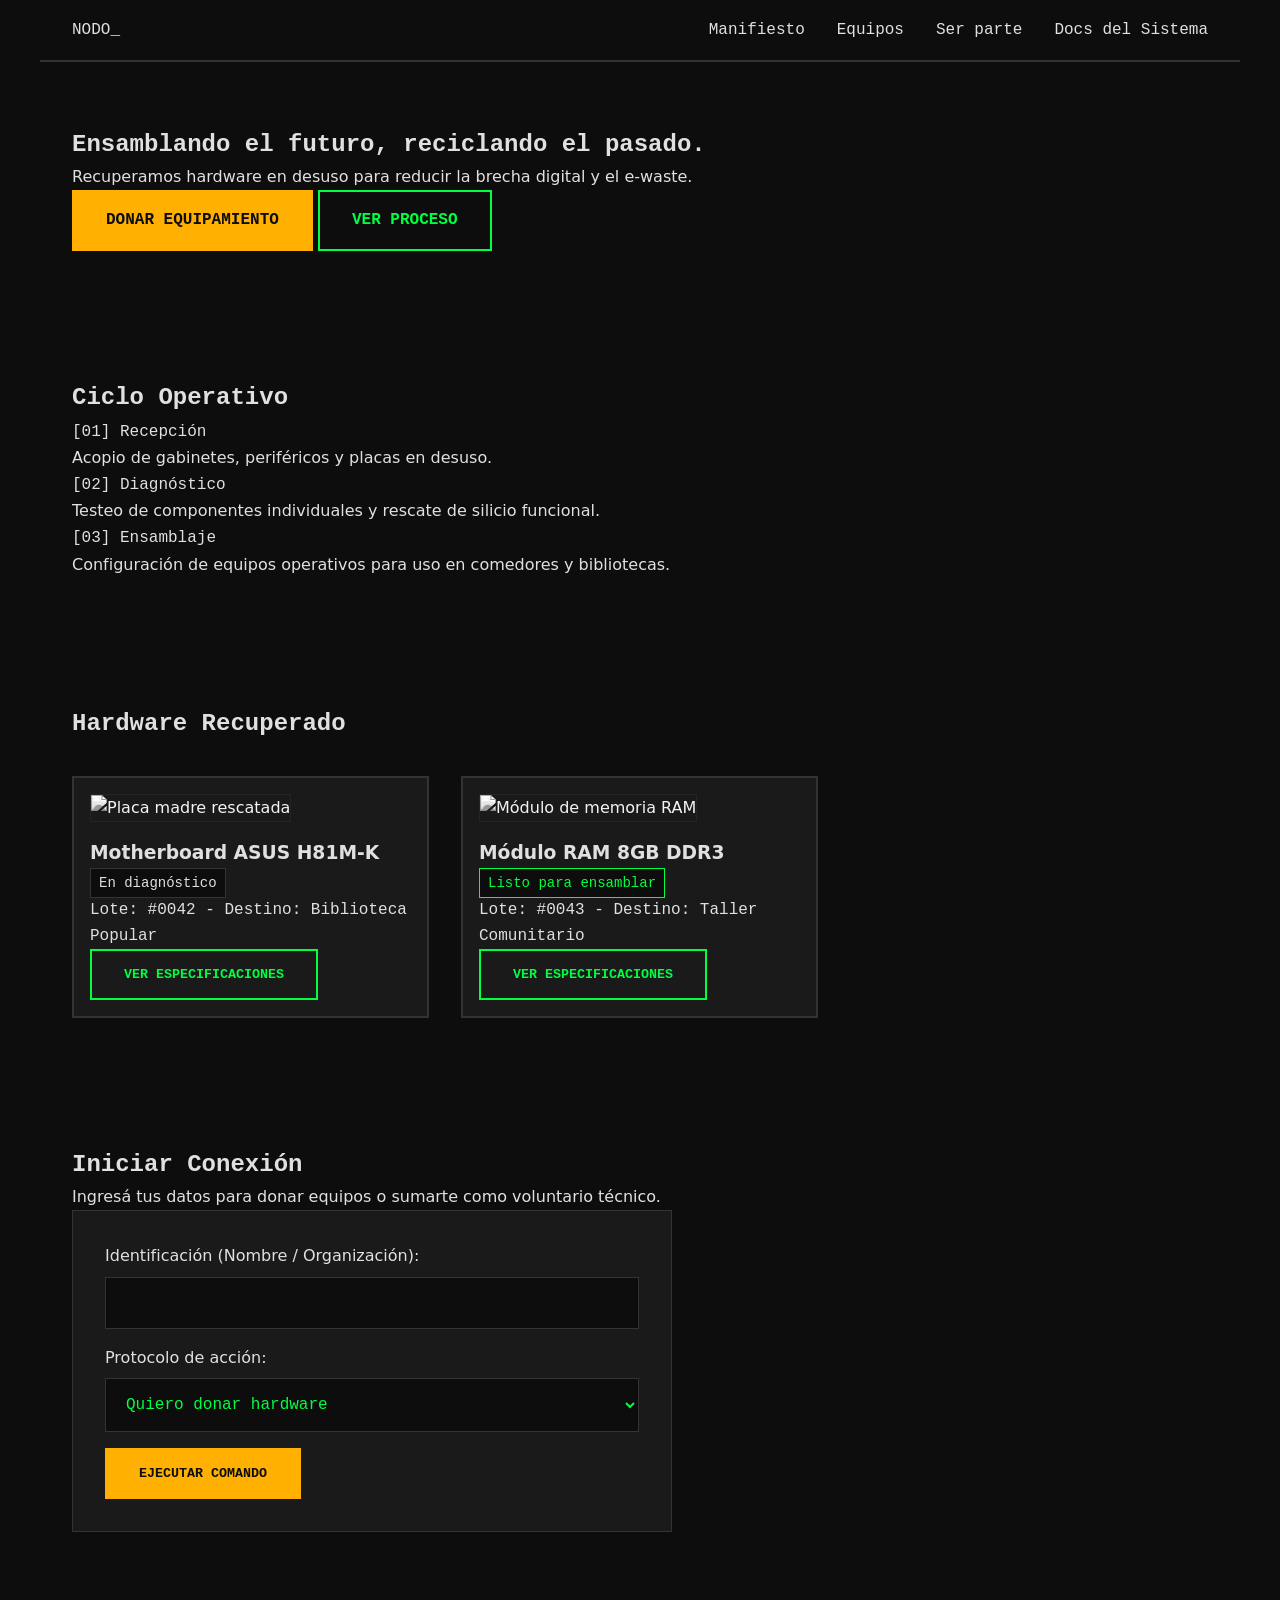
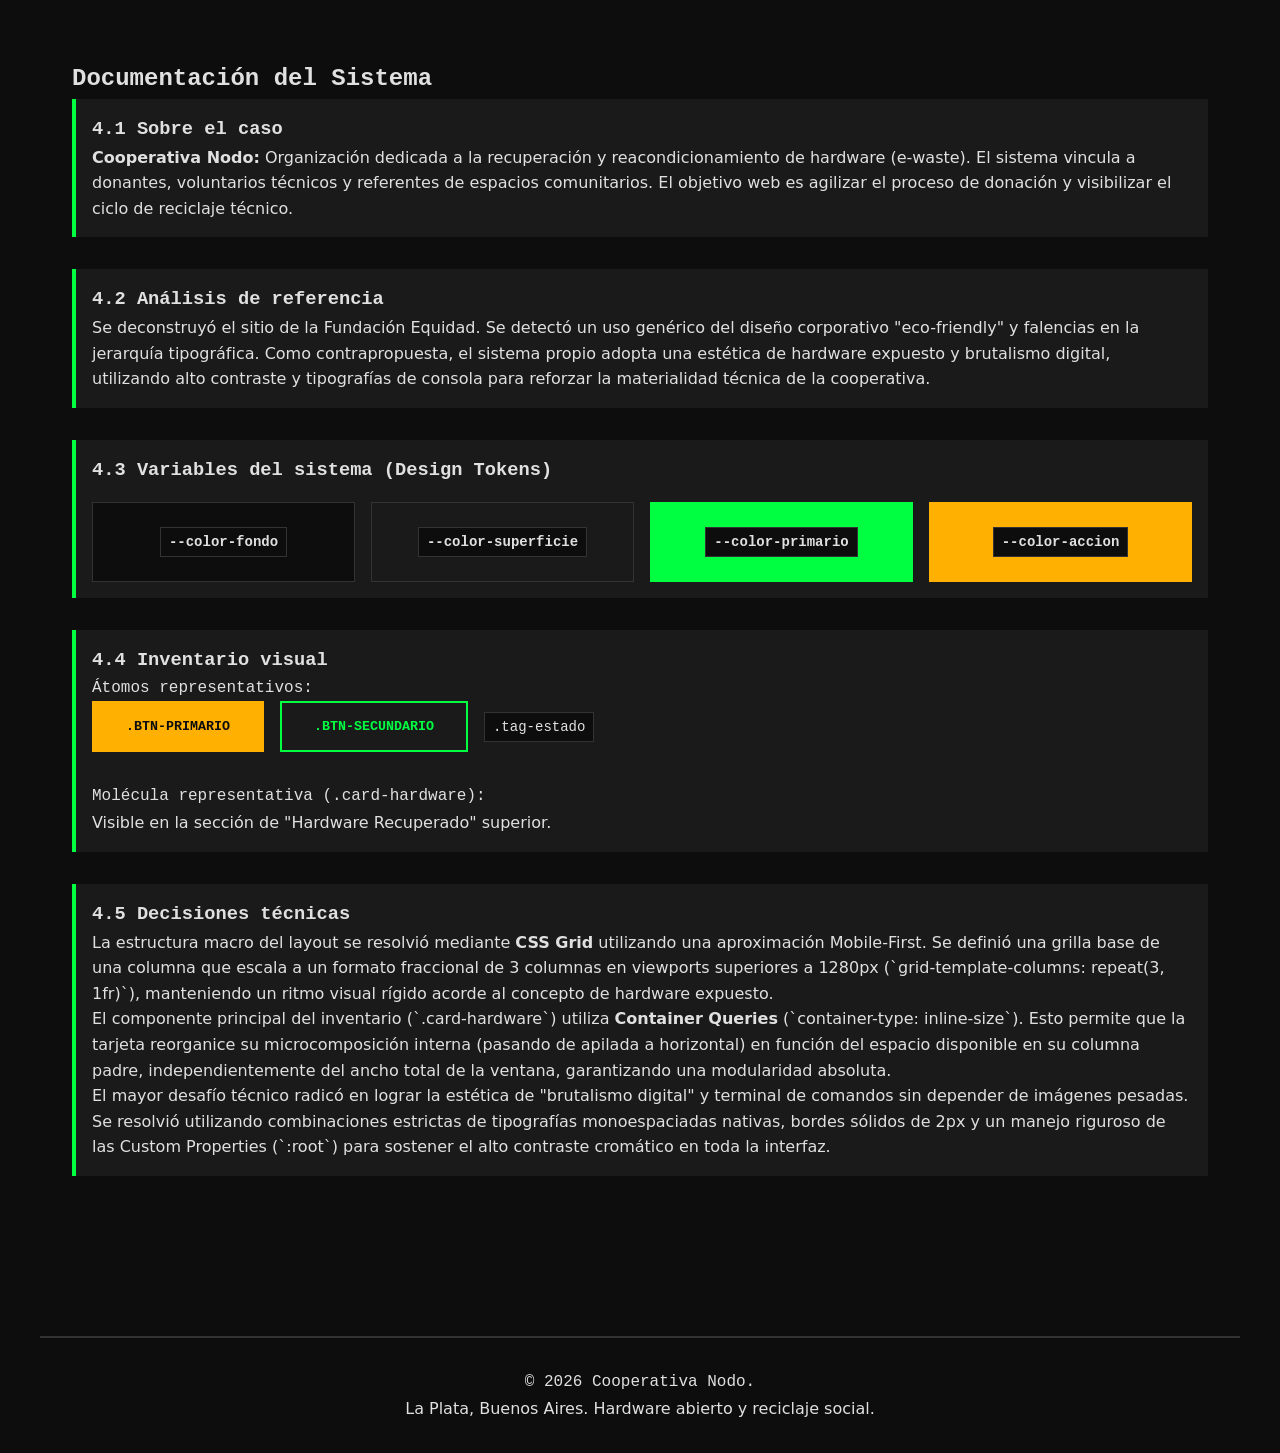
==== index.html @ b3790647 "Add files via upload" ====
<!DOCTYPE html>
<html lang="es">
<head>
    <meta charset="UTF-8">
    <meta name="viewport" content="width=device-width, initial-scale=1.0">
    <title>Cooperativa Nodo | Reciclaje de Hardware</title>
    <link rel="stylesheet" href="Style.css">
    </head>
<body>

    <header class="header-consola">
        <div class="logo-txt">
            <span class="txt-codigo">NODO_</span>
        </div>
        <nav aria-label="Navegación principal">
            <ul>
                <li><a href="#manifiesto">Manifiesto</a></li>
                <li><a href="#inventario">Equipos</a></li>
                <li><a href="#participar">Ser parte</a></li>
                <li><a href="#documentacion">Docs del Sistema</a></li>
            </ul>
        </nav>
    </header>

    <main>

        <section class="hero-impacto" aria-labelledby="titulo-hero">
            <h1 id="titulo-hero" class="titulo-display">Ensamblando el futuro, reciclando el pasado.</h1>
            <p>Recuperamos hardware en desuso para reducir la brecha digital y el e-waste.</p>
            <div class="acciones-hero">
                <a href="#participar" class="btn-primario">Donar Equipamiento</a>
                <a href="#manifiesto" class="btn-secundario">Ver proceso</a>
            </div>
        </section>

        <section id="manifiesto" aria-labelledby="titulo-flujo">
            <h2 id="titulo-flujo" class="titulo-grande">Ciclo Operativo</h2>
            
            <div class="contenedor-flujo">
                <article class="item-flujo">
                    <span class="txt-codigo">[01] Recepción</span>
                    <p>Acopio de gabinetes, periféricos y placas en desuso.</p>
                </article>
                <article class="item-flujo">
                    <span class="txt-codigo">[02] Diagnóstico</span>
                    <p>Testeo de componentes individuales y rescate de silicio funcional.</p>
                </article>
                <article class="item-flujo">
                    <span class="txt-codigo">[03] Ensamblaje</span>
                    <p>Configuración de equipos operativos para uso en comedores y bibliotecas.</p>
                </article>
            </div>
        </section>

        <section id="inventario" aria-labelledby="titulo-inventario">
            <h2 id="titulo-inventario" class="titulo-grande">Hardware Recuperado</h2>
            
            <div class="grid-inventario">
                
                <article class="card-hardware">
                    <div class="visual-componente">
                        <img src="placeholder-motherboard.jpg" alt="Placa madre rescatada" class="img-tecnica">
                    </div>
                    <div class="datos-componente">
                        <h3 class="titulo-base">Motherboard ASUS H81M-K</h3>
                        <span class="tag-estado">En diagnóstico</span>
                        <p class="txt-codigo">Lote: #0042 - Destino: Biblioteca Popular</p>
                        <button class="btn-secundario">Ver especificaciones</button>
                    </div>
                </article>

                <article class="card-hardware">
                    <div class="visual-componente">
                        <img src="placeholder-ram.jpg" alt="Módulo de memoria RAM" class="img-tecnica">
                    </div>
                    <div class="datos-componente">
                        <h3 class="titulo-base">Módulo RAM 8GB DDR3</h3>
                        <span class="tag-estado tag-listo">Listo para ensamblar</span>
                        <p class="txt-codigo">Lote: #0043 - Destino: Taller Comunitario</p>
                        <button class="btn-secundario">Ver especificaciones</button>
                    </div>
                </article>

            </div>
        </section>

        <section id="participar" aria-labelledby="titulo-participar">
            <h2 id="titulo-participar" class="titulo-grande">Iniciar Conexión</h2>
            <p>Ingresá tus datos para donar equipos o sumarte como voluntario técnico.</p>
            
            <form action="#" method="POST" class="formulario-ingreso">
                <div class="form-grupo">
                    <label for="nombre">Identificación (Nombre / Organización):</label>
                    <input type="text" id="nombre" name="nombre" class="input-terminal" required>
                </div>
                
                <div class="form-grupo">
                    <label for="tipo-contacto">Protocolo de acción:</label>
                    <select id="tipo-contacto" name="tipo-contacto" class="input-terminal">
                        <option value="donacion">Quiero donar hardware</option>
                        <option value="voluntario">Quiero ser voluntario</option>
                        <option value="solicitud">Necesito equipamiento</option>
                    </select>
                </div>

                <button type="submit" class="btn-primario">Ejecutar Comando</button>
            </form>
        </section>

       <section id="documentacion" aria-labelledby="titulo-docs">
            <h2 id="titulo-docs" class="titulo-display">Documentación del Sistema</h2>
            
            <article class="doc-bloque">
                <h3 class="titulo-grande">4.1 Sobre el caso</h3>
                <p><strong>Cooperativa Nodo:</strong> Organización dedicada a la recuperación y reacondicionamiento de hardware (e-waste). El sistema vincula a donantes, voluntarios técnicos y referentes de espacios comunitarios. El objetivo web es agilizar el proceso de donación y visibilizar el ciclo de reciclaje técnico.</p>
            </article>

            <article class="doc-bloque">
                <h3 class="titulo-grande">4.2 Análisis de referencia</h3>
                <p>Se deconstruyó el sitio de la Fundación Equidad. Se detectó un uso genérico del diseño corporativo "eco-friendly" y falencias en la jerarquía tipográfica. Como contrapropuesta, el sistema propio adopta una estética de hardware expuesto y brutalismo digital, utilizando alto contraste y tipografías de consola para reforzar la materialidad técnica de la cooperativa.</p>
            </article>

            <article class="doc-bloque">
                <h3 class="titulo-grande">4.3 Variables del sistema (Design Tokens)</h3>
                <div class="muestras-grid">
                    <div class="muestra-color" style="background-color: var(--color-fondo); border: 1px solid var(--color-borde);">
                        <span class="tag-estado">--color-fondo</span>
                    </div>
                    <div class="muestra-color" style="background-color: var(--color-superficie); border: 1px solid var(--color-borde);">
                        <span class="tag-estado">--color-superficie</span>
                    </div>
                    <div class="muestra-color" style="background-color: var(--color-primario); color: var(--color-fondo);">
                        <span class="tag-estado">--color-primario</span>
                    </div>
                    <div class="muestra-color" style="background-color: var(--color-accion); color: var(--color-fondo);">
                        <span class="tag-estado">--color-accion</span>
                    </div>
                </div>
            </article>

            <article class="doc-bloque">
                <h3 class="titulo-grande">4.4 Inventario visual</h3>
                <p class="txt-codigo">Átomos representativos:</p>
                <div style="display: flex; gap: 1rem; margin-bottom: 2rem; align-items: center;">
                    <button class="btn-primario">.btn-primario</button>
                    <button class="btn-secundario">.btn-secundario</button>
                    <span class="tag-estado">.tag-estado</span>
                </div>
                
                <p class="txt-codigo">Molécula representativa (.card-hardware):</p>
                <p>Visible en la sección de "Hardware Recuperado" superior.</p>
            </article>

            <article class="doc-bloque">
                <h3 class="titulo-grande">4.5 Decisiones técnicas</h3>
                <p>La estructura macro del layout se resolvió mediante <strong>CSS Grid</strong> utilizando una aproximación Mobile-First. Se definió una grilla base de una columna que escala a un formato fraccional de 3 columnas en viewports superiores a 1280px (`grid-template-columns: repeat(3, 1fr)`), manteniendo un ritmo visual rígido acorde al concepto de hardware expuesto.</p>
                
                <p>El componente principal del inventario (`.card-hardware`) utiliza <strong>Container Queries</strong> (`container-type: inline-size`). Esto permite que la tarjeta reorganice su microcomposición interna (pasando de apilada a horizontal) en función del espacio disponible en su columna padre, independientemente del ancho total de la ventana, garantizando una modularidad absoluta.</p>
                
                <p>El mayor desafío técnico radicó en lograr la estética de "brutalismo digital" y terminal de comandos sin depender de imágenes pesadas. Se resolvió utilizando combinaciones estrictas de tipografías monoespaciadas nativas, bordes sólidos de 2px y un manejo riguroso de las Custom Properties (`:root`) para sostener el alto contraste cromático en toda la interfaz.</p>
            </article>
        </section>

    </main>

    <footer class="footer-sistema">
        <div class="footer-info">
            <p class="txt-codigo">&copy; 2026 Cooperativa Nodo.</p>
            <p>La Plata, Buenos Aires. Hardware abierto y reciclaje social.</p>
        </div>
    </footer>

</body>
</html>
---- Style.css ----
/* 
   1. VARIABLES DE SISTEMA (Design Tokens)
*/
:root {
  /* Colores */
  --color-fondo: #0D0D0D; 
  --color-superficie: #1A1A1A; 
  --color-texto: #E0E0E0; 
  --color-primario: #00FF41; 
  --color-accion: #FFB000; 
  --color-borde: #333333; 

  /* Tipografía */
  --tipo-pequeno: 0.875rem; 
  --tipo-base: 1rem;        
  --tipo-grande: 1.5rem;    
  --tipo-display: 2.5rem;     

  /* Espaciado */
  --espacio-xs: 0.5rem;     
  --espacio-sm: 1rem;       
  --espacio-md: 2rem;       
  --espacio-lg: 4rem;       
}

/* 
   2. RESETEO Y ESTILOS BASE
 */
* {
  box-sizing: border-box;
  margin: 0;
  padding: 0;
}

body {
  background-color: var(--color-fondo);
  color: var(--color-texto);
  font-family: system-ui, -apple-system, sans-serif; /* Tipografía limpia de lectura */
  line-height: 1.6;
}

/* Tipografía Monoespaciada para datos técnicos */
.txt-codigo, .titulo-display, .titulo-grande {
  font-family: 'Courier New', Courier, monospace;
}

/* Espaciado general de las secciones */
section {
  padding: var(--espacio-lg) var(--espacio-md);
}
/* 
   3. MACROCOMPOSICIÓN (CSS Grid)
 */

/* Comportamiento Base (Mobile First - 1 columna) */
.grid-inventario {
  display: grid;
  grid-template-columns: 1fr; /* Todo apilado en mobile */
  gap: var(--espacio-md);
  margin-top: var(--espacio-md);
}

/* Tablet (768px) - Pasamos a 2 columnas */
@media (min-width: 768px) {
  .grid-inventario {
    grid-template-columns: repeat(2, 1fr);
  }
}

/* Desktop (1280px) - Pasamos a 3 o 4 columnas y centramos el contenido general */
@media (min-width: 1280px) {
  .grid-inventario {
    grid-template-columns: repeat(3, 1fr);
  }
  
  /* Limitamos el ancho máximo en pantallas muy grandes */
  main, .header-consola, .footer-sistema {
    max-width: 1200px;
    margin: 0 auto;
  }
}
/* 
   4. COMPONENTES Y CONTAINER QUERIES
 */

/* 1. Definimos la tarjeta como un contenedor */
.card-hardware {
  container-type: inline-size;
  container-name: tarjeta;
  
  /* Estilos visuales brutalistas */
  background-color: var(--color-superficie);
  border: 2px solid var(--color-borde);
  padding: var(--espacio-sm);
  
  /* Por defecto (si el contenedor es angosto), los elementos se apilan */
  display: flex;
  flex-direction: column;
  gap: var(--espacio-sm);
}

.visual-componente img {
  width: 100%;
  height: auto;
  border: 1px solid var(--color-borde);
  /* Filtro para darle toque tecnológico oscuro a las fotos */
  filter: grayscale(100%) contrast(120%); 
}

/* 2. Aplicamos la Container Query */
/* Si la tarjeta tiene más de 400px de espacio disponible, cambia su layout interno */
@container tarjeta (min-width: 400px) {
  .card-hardware {
    /* Cambiamos de Flex apilado a un Grid de 2 columnas interno */
    display: grid;
    grid-template-columns: 150px 1fr;
    align-items: center;
  }
  
  /* Ajustamos la imagen para que encaje en su nueva columna */
  .visual-componente img {
    height: 100%;
    object-fit: cover;
  }
}
/* 
   5. ÁTOMOS (Botones y Tags)
 */

/* Base de botones */
.btn-primario, .btn-secundario {
  display: inline-block;
  padding: var(--espacio-sm) var(--espacio-md);
  font-family: 'Courier New', Courier, monospace;
  font-weight: bold;
  text-decoration: none;
  text-transform: uppercase;
  cursor: pointer;
  border-radius: 0; /* Aseguramos que no haya bordes redondeados */
  transition: all 0.2s ease;
}

/* Botón principal (Naranja Técnico) */
.btn-primario {
  background-color: var(--color-accion);
  color: var(--color-fondo);
  border: 2px solid var(--color-accion);
}

.btn-primario:hover {
  background-color: transparent;
  color: var(--color-accion);
}

/* Botón secundario (Verde Fósforo) */
.btn-secundario {
  background-color: transparent;
  color: var(--color-primario);
  border: 2px solid var(--color-primario);
}

.btn-secundario:hover {
  background-color: var(--color-primario);
  color: var(--color-fondo);
}

/* Etiquetas de estado */
.tag-estado {
  display: inline-table;
  font-size: var(--tipo-pequeno);
  background-color: var(--color-fondo);
  color: var(--color-texto);
  border: 1px solid var(--color-borde);
  padding: 0.2rem 0.5rem;
  font-family: 'Courier New', Courier, monospace;
}

/* Variante de etiqueta cuando el equipo está listo */
.tag-listo {
  color: var(--color-primario);
  border-color: var(--color-primario);
}
/* 
   6. FORMULARIOS
 */

.formulario-ingreso {
  background-color: var(--color-superficie);
  padding: var(--espacio-md);
  border: 1px solid var(--color-borde);
  max-width: 600px;
}

.form-grupo {
  display: flex;
  flex-direction: column;
  margin-bottom: var(--espacio-sm);
  gap: var(--espacio-xs);
}

.input-terminal {
  background-color: var(--color-fondo);
  color: var(--color-primario);
  border: 1px solid var(--color-borde);
  padding: var(--espacio-sm);
  font-family: 'Courier New', Courier, monospace;
  font-size: var(--tipo-base);
}

.input-terminal:focus {
  outline: none;
  border-color: var(--color-primario);
  box-shadow: inset 0 0 5px rgba(0, 255, 65, 0.2);
}
/*
   7. ENCABEZADO Y FOOTER
*/

.header-consola {
  display: flex;
  justify-content: space-between;
  align-items: center;
  padding: var(--espacio-sm) var(--espacio-md);
  border-bottom: 2px solid var(--color-borde);
  background-color: var(--color-fondo);
}

.header-consola ul {
  display: flex;
  list-style: none;
  gap: var(--espacio-md);
}

.header-consola a {
  color: var(--color-texto);
  text-decoration: none;
  font-family: 'Courier New', Courier, monospace;
}

.header-consola a:hover {
  color: var(--color-primario);
}

.footer-sistema {
  border-top: 2px solid var(--color-borde);
  padding: var(--espacio-md);
  text-align: center;
  margin-top: var(--espacio-lg);
}
/* 
   8. DOCUMENTACIÓN INTEGRADA
 */

.doc-bloque {
  margin-bottom: var(--espacio-md);
  padding: var(--espacio-sm);
  border-left: 4px solid var(--color-primario);
  background-color: var(--color-superficie);
}

.muestras-grid {
  display: grid;
  grid-template-columns: repeat(auto-fit, minmax(150px, 1fr));
  gap: var(--espacio-sm);
  margin-top: var(--espacio-sm);
}

.muestra-color {
  height: 80px;
  display: flex;
  align-items: center;
  justify-content: center;
  font-weight: bold;
}
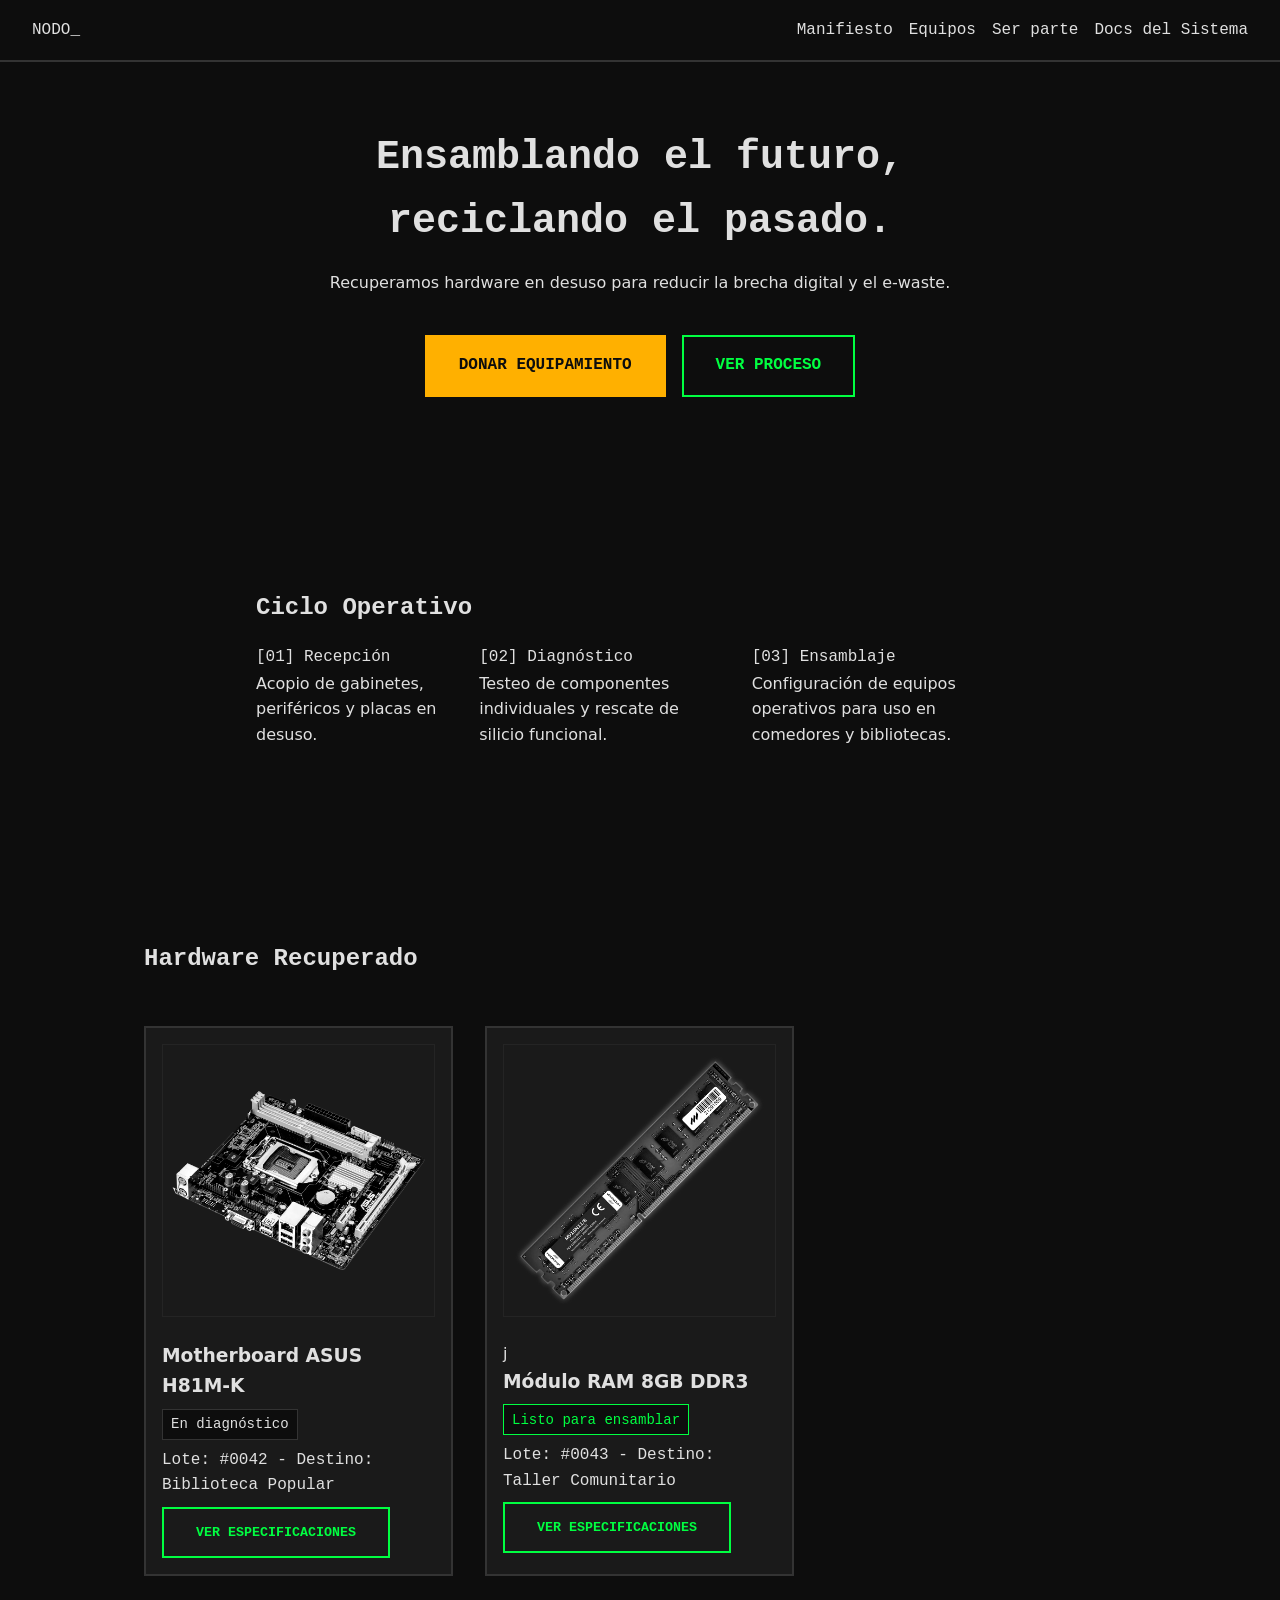
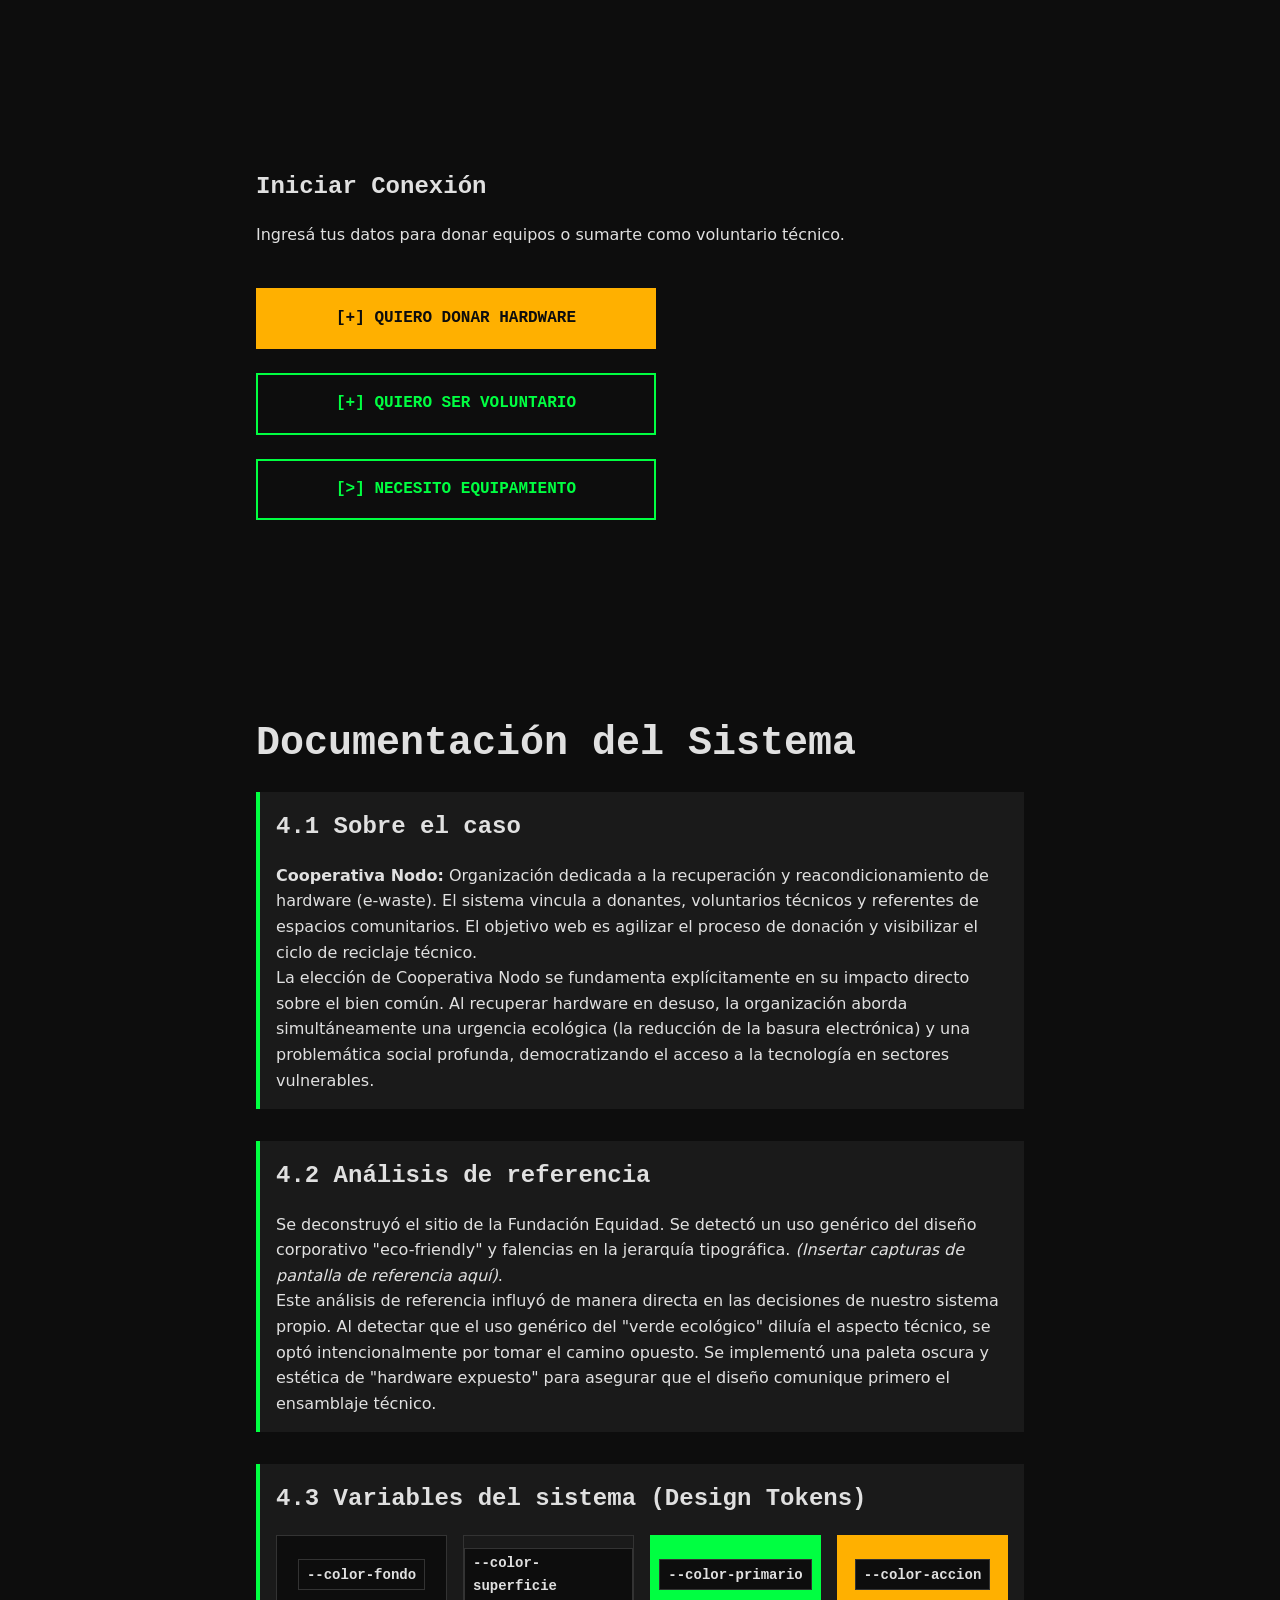
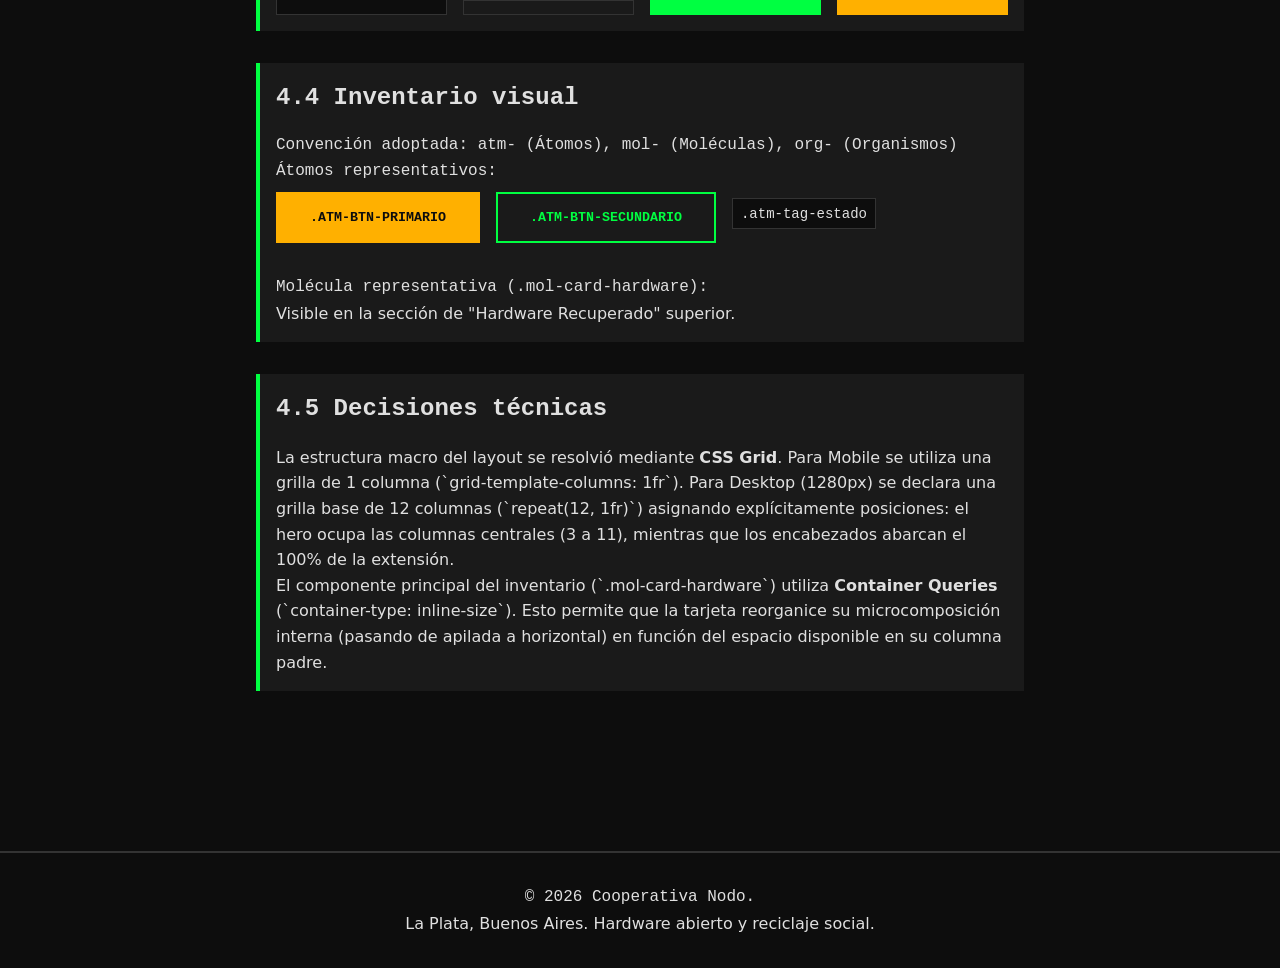
==== commit 384e5e7b: "Add files via upload" ====
--- a/index.html
+++ b/index.html
@@ -5,12 +5,12 @@
     <meta name="viewport" content="width=device-width, initial-scale=1.0">
     <title>Cooperativa Nodo | Reciclaje de Hardware</title>
     <link rel="stylesheet" href="Style.css">
-    </head>
+</head>
 <body>
 
-    <header class="header-consola">
+    <header class="org-header-consola">
         <div class="logo-txt">
-            <span class="txt-codigo">NODO_</span>
+            <span class="atm-txt-codigo">NODO_</span>
         </div>
         <nav aria-label="Navegación principal">
             <ul>
@@ -24,148 +24,201 @@
 
     <main>
 
-        <section class="hero-impacto" aria-labelledby="titulo-hero">
-            <h1 id="titulo-hero" class="titulo-display">Ensamblando el futuro, reciclando el pasado.</h1>
+        <section class="org-hero-impacto" aria-labelledby="titulo-hero">
+            <h1 id="titulo-hero" class="atm-titulo-display">Ensamblando el futuro, reciclando el pasado.</h1>
             <p>Recuperamos hardware en desuso para reducir la brecha digital y el e-waste.</p>
             <div class="acciones-hero">
-                <a href="#participar" class="btn-primario">Donar Equipamiento</a>
-                <a href="#manifiesto" class="btn-secundario">Ver proceso</a>
-            </div>
-        </section>
-
-        <section id="manifiesto" aria-labelledby="titulo-flujo">
-            <h2 id="titulo-flujo" class="titulo-grande">Ciclo Operativo</h2>
-            
-            <div class="contenedor-flujo">
+                <a href="#participar" class="atm-btn-primario">Donar Equipamiento</a>
+                <a href="#manifiesto" class="atm-btn-secundario">Ver proceso</a>
+            </div>
+        </section>
+
+        <section id="manifiesto" class="org-seccion-estandar" aria-labelledby="titulo-flujo">
+            <h2 id="titulo-flujo" class="atm-titulo-grande">Ciclo Operativo</h2>
+            
+            <div class="mol-contenedor-flujo">
                 <article class="item-flujo">
-                    <span class="txt-codigo">[01] Recepción</span>
+                    <span class="atm-txt-codigo">[01] Recepción</span>
                     <p>Acopio de gabinetes, periféricos y placas en desuso.</p>
                 </article>
                 <article class="item-flujo">
-                    <span class="txt-codigo">[02] Diagnóstico</span>
+                    <span class="atm-txt-codigo">[02] Diagnóstico</span>
                     <p>Testeo de componentes individuales y rescate de silicio funcional.</p>
                 </article>
                 <article class="item-flujo">
-                    <span class="txt-codigo">[03] Ensamblaje</span>
+                    <span class="atm-txt-codigo">[03] Ensamblaje</span>
                     <p>Configuración de equipos operativos para uso en comedores y bibliotecas.</p>
                 </article>
             </div>
         </section>
 
-        <section id="inventario" aria-labelledby="titulo-inventario">
-            <h2 id="titulo-inventario" class="titulo-grande">Hardware Recuperado</h2>
-            
-            <div class="grid-inventario">
-                
-                <article class="card-hardware">
-                    <div class="visual-componente">
-                        <img src="placeholder-motherboard.jpg" alt="Placa madre rescatada" class="img-tecnica">
-                    </div>
-                    <div class="datos-componente">
-                        <h3 class="titulo-base">Motherboard ASUS H81M-K</h3>
-                        <span class="tag-estado">En diagnóstico</span>
-                        <p class="txt-codigo">Lote: #0042 - Destino: Biblioteca Popular</p>
-                        <button class="btn-secundario">Ver especificaciones</button>
-                    </div>
-                </article>
-
-                <article class="card-hardware">
-                    <div class="visual-componente">
-                        <img src="placeholder-ram.jpg" alt="Módulo de memoria RAM" class="img-tecnica">
-                    </div>
-                    <div class="datos-componente">
-                        <h3 class="titulo-base">Módulo RAM 8GB DDR3</h3>
-                        <span class="tag-estado tag-listo">Listo para ensamblar</span>
-                        <p class="txt-codigo">Lote: #0043 - Destino: Taller Comunitario</p>
-                        <button class="btn-secundario">Ver especificaciones</button>
-                    </div>
-                </article>
-
-            </div>
-        </section>
-
-        <section id="participar" aria-labelledby="titulo-participar">
-            <h2 id="titulo-participar" class="titulo-grande">Iniciar Conexión</h2>
+        <section id="inventario" class="org-grid-inventario" aria-labelledby="titulo-inventario">
+            <h2 id="titulo-inventario" class="atm-titulo-grande" style="grid-column: 1 / -1;">Hardware Recuperado</h2>
+            
+            <!-- Molécula 1 -->
+            <article class="mol-card-hardware">
+                <div class="card-visual">
+                    <img src="Imgs/w185.png"Placa madre rescatada class="img-tecnica">
+                </div>
+                <div class="card-datos">
+                    <h3 class="titulo-base">Motherboard ASUS H81M-K</h3>
+                    <span class="atm-tag-estado">En diagnóstico</span>
+                    <p class="atm-txt-codigo">Lote: #0042 - Destino: Biblioteca Popular</p>
+                    <button class="atm-btn-secundario js-abrir-specs" 
+                        data-titulo="ASUS H81M-K" 
+                        data-info="> SOCKET: LGA 1150 [INTEL]<br>> MEMORIA_MAX: 16GB DDR3 (2 slots)<br>> ESTADO_CAPACITORES: OK<br>> PUERTOS_I/O: USB_FRONTAL FALLANDO - RESTO OK<br>> DIAGNOSTICO: Apto para ensamblaje ofimático.">
+                        Ver especificaciones
+                    </button>
+                </div>
+            </article>
+
+            <!-- Molécula 2 -->
+            <article class="mol-card-hardware">
+                <div class="card-visual">
+                    <img src="Imgs/RAM.png"Módulo de memoria RAM class="img-tecnica">
+                </div>
+                <div class="card-datos">j
+                    <h3 class="titulo-base">Módulo RAM 8GB DDR3</h3>
+                    <span class="atm-tag-estado tag-listo">Listo para ensamblar</span>
+                    <p class="atm-txt-codigo">Lote: #0043 - Destino: Taller Comunitario</p>
+                    <button class="atm-btn-secundario js-abrir-specs" 
+                        data-titulo="RAM 8GB DDR3" 
+                        data-info="> TIPO: DIMM DDR3<br>> VELOCIDAD: 1600 MHz<br>> TEST_INTEGRIDAD: MEMTEST86 (PASS)<br>> SECTORES_DAÑADOS: 0<br>> DIAGNOSTICO: Listo para asignación inmediata.">
+                        Ver especificaciones
+                    </button>
+                </div>
+            </article>
+
+        </section>
+
+        <section id="participar" class="org-seccion-estandar" aria-labelledby="titulo-participar">
+            <h2 id="titulo-participar" class="atm-titulo-grande">Iniciar Conexión</h2>
             <p>Ingresá tus datos para donar equipos o sumarte como voluntario técnico.</p>
             
-            <form action="#" method="POST" class="formulario-ingreso">
-                <div class="form-grupo">
-                    <label for="nombre">Identificación (Nombre / Organización):</label>
-                    <input type="text" id="nombre" name="nombre" class="input-terminal" required>
-                </div>
-                
-                <div class="form-grupo">
-                    <label for="tipo-contacto">Protocolo de acción:</label>
-                    <select id="tipo-contacto" name="tipo-contacto" class="input-terminal">
-                        <option value="donacion">Quiero donar hardware</option>
-                        <option value="voluntario">Quiero ser voluntario</option>
-                        <option value="solicitud">Necesito equipamiento</option>
-                    </select>
-                </div>
-
-                <button type="submit" class="btn-primario">Ejecutar Comando</button>
-            </form>
-        </section>
-
-       <section id="documentacion" aria-labelledby="titulo-docs">
-            <h2 id="titulo-docs" class="titulo-display">Documentación del Sistema</h2>
-            
-            <article class="doc-bloque">
-                <h3 class="titulo-grande">4.1 Sobre el caso</h3>
+            <div style="display: flex; flex-direction: column; gap: var(--separacion-componente); max-width: 400px; margin-top: var(--separacion-modulo);">
+    <a href="donar-hardware.html" class="atm-btn-primario" style="text-align: center;">[+] Quiero donar hardware</a>
+    <a href="voluntario.html" class="atm-btn-secundario" style="text-align: center;">[+] Quiero ser voluntario</a>
+    <a href="solicitar-equipo.html" class="atm-btn-secundario" style="text-align: center;">[>] Necesito equipamiento</a>
+</div>
+        </section>
+
+       <section id="documentacion" class="org-seccion-estandar" aria-labelledby="titulo-docs">
+            <h2 id="titulo-docs" class="atm-titulo-display">Documentación del Sistema</h2>
+            
+            <article class="doc-bloque">
+                <h3 class="atm-titulo-grande">4.1 Sobre el caso</h3>
                 <p><strong>Cooperativa Nodo:</strong> Organización dedicada a la recuperación y reacondicionamiento de hardware (e-waste). El sistema vincula a donantes, voluntarios técnicos y referentes de espacios comunitarios. El objetivo web es agilizar el proceso de donación y visibilizar el ciclo de reciclaje técnico.</p>
-            </article>
-
-            <article class="doc-bloque">
-                <h3 class="titulo-grande">4.2 Análisis de referencia</h3>
-                <p>Se deconstruyó el sitio de la Fundación Equidad. Se detectó un uso genérico del diseño corporativo "eco-friendly" y falencias en la jerarquía tipográfica. Como contrapropuesta, el sistema propio adopta una estética de hardware expuesto y brutalismo digital, utilizando alto contraste y tipografías de consola para reforzar la materialidad técnica de la cooperativa.</p>
-            </article>
-
-            <article class="doc-bloque">
-                <h3 class="titulo-grande">4.3 Variables del sistema (Design Tokens)</h3>
+                <p>La elección de Cooperativa Nodo se fundamenta explícitamente en su impacto directo sobre el bien común. Al recuperar hardware en desuso, la organización aborda simultáneamente una urgencia ecológica (la reducción de la basura electrónica) y una problemática social profunda, democratizando el acceso a la tecnología en sectores vulnerables.</p>
+            </article>
+
+            <article class="doc-bloque">
+                <h3 class="atm-titulo-grande">4.2 Análisis de referencia</h3>
+                <p>Se deconstruyó el sitio de la Fundación Equidad. Se detectó un uso genérico del diseño corporativo "eco-friendly" y falencias en la jerarquía tipográfica. <em>(Insertar capturas de pantalla de referencia aquí)</em>.</p>
+                <p>Este análisis de referencia influyó de manera directa en las decisiones de nuestro sistema propio. Al detectar que el uso genérico del "verde ecológico" diluía el aspecto técnico, se optó intencionalmente por tomar el camino opuesto. Se implementó una paleta oscura y estética de "hardware expuesto" para asegurar que el diseño comunique primero el ensamblaje técnico.</p>
+            </article>
+
+            <article class="doc-bloque">
+                <h3 class="atm-titulo-grande">4.3 Variables del sistema (Design Tokens)</h3>
                 <div class="muestras-grid">
                     <div class="muestra-color" style="background-color: var(--color-fondo); border: 1px solid var(--color-borde);">
-                        <span class="tag-estado">--color-fondo</span>
+                        <span class="atm-tag-estado">--color-fondo</span>
                     </div>
                     <div class="muestra-color" style="background-color: var(--color-superficie); border: 1px solid var(--color-borde);">
-                        <span class="tag-estado">--color-superficie</span>
+                        <span class="atm-tag-estado">--color-superficie</span>
                     </div>
                     <div class="muestra-color" style="background-color: var(--color-primario); color: var(--color-fondo);">
-                        <span class="tag-estado">--color-primario</span>
+                        <span class="atm-tag-estado">--color-primario</span>
                     </div>
                     <div class="muestra-color" style="background-color: var(--color-accion); color: var(--color-fondo);">
-                        <span class="tag-estado">--color-accion</span>
-                    </div>
-                </div>
-            </article>
-
-            <article class="doc-bloque">
-                <h3 class="titulo-grande">4.4 Inventario visual</h3>
-                <p class="txt-codigo">Átomos representativos:</p>
+                        <span class="atm-tag-estado">--color-accion</span>
+                    </div>
+                </div>
+            </article>
+
+            <article class="doc-bloque">
+                <h3 class="atm-titulo-grande">4.4 Inventario visual</h3>
+                <p class="atm-txt-codigo">Convención adoptada: atm- (Átomos), mol- (Moléculas), org- (Organismos)</p>
+                <p class="atm-txt-codigo">Átomos representativos:</p>
                 <div style="display: flex; gap: 1rem; margin-bottom: 2rem; align-items: center;">
-                    <button class="btn-primario">.btn-primario</button>
-                    <button class="btn-secundario">.btn-secundario</button>
-                    <span class="tag-estado">.tag-estado</span>
+                    <button class="atm-btn-primario">.atm-btn-primario</button>
+                    <button class="atm-btn-secundario">.atm-btn-secundario</button>
+                    <span class="atm-tag-estado">.atm-tag-estado</span>
                 </div>
                 
-                <p class="txt-codigo">Molécula representativa (.card-hardware):</p>
+                <p class="atm-txt-codigo">Molécula representativa (.mol-card-hardware):</p>
                 <p>Visible en la sección de "Hardware Recuperado" superior.</p>
             </article>
 
             <article class="doc-bloque">
-                <h3 class="titulo-grande">4.5 Decisiones técnicas</h3>
-                <p>La estructura macro del layout se resolvió mediante <strong>CSS Grid</strong> utilizando una aproximación Mobile-First. Se definió una grilla base de una columna que escala a un formato fraccional de 3 columnas en viewports superiores a 1280px (`grid-template-columns: repeat(3, 1fr)`), manteniendo un ritmo visual rígido acorde al concepto de hardware expuesto.</p>
+                <h3 class="atm-titulo-grande">4.5 Decisiones técnicas</h3>
+                <p>La estructura macro del layout se resolvió mediante <strong>CSS Grid</strong>. Para Mobile se utiliza una grilla de 1 columna (`grid-template-columns: 1fr`). Para Desktop (1280px) se declara una grilla base de 12 columnas (`repeat(12, 1fr)`) asignando explícitamente posiciones: el hero ocupa las columnas centrales (3 a 11), mientras que los encabezados abarcan el 100% de la extensión.</p>
                 
-                <p>El componente principal del inventario (`.card-hardware`) utiliza <strong>Container Queries</strong> (`container-type: inline-size`). Esto permite que la tarjeta reorganice su microcomposición interna (pasando de apilada a horizontal) en función del espacio disponible en su columna padre, independientemente del ancho total de la ventana, garantizando una modularidad absoluta.</p>
-                
-                <p>El mayor desafío técnico radicó en lograr la estética de "brutalismo digital" y terminal de comandos sin depender de imágenes pesadas. Se resolvió utilizando combinaciones estrictas de tipografías monoespaciadas nativas, bordes sólidos de 2px y un manejo riguroso de las Custom Properties (`:root`) para sostener el alto contraste cromático en toda la interfaz.</p>
-            </article>
-        </section>
-
+                <p>El componente principal del inventario (`.mol-card-hardware`) utiliza <strong>Container Queries</strong> (`container-type: inline-size`). Esto permite que la tarjeta reorganice su microcomposición interna (pasando de apilada a horizontal) en función del espacio disponible en su columna padre.</p>
+            </article>
+        </section>
+
+       <!-- Modal Especificaciones Técnicas Dinámico -->
+    <div id="modal-especificaciones" class="mol-modal-overlay">
+        <div class="mol-modal-contenido" style="text-align: left;">
+            <h3 class="atm-titulo-grande" style="color: var(--color-primario); text-align: center;">[ SYS_DATA_READ ]</h3>
+            
+            <h4 id="specs-titulo" style="color: var(--color-texto); text-align: center; font-family: 'Courier New', monospace; margin-top: var(--separacion-minima);">COMPONENTE</h4>
+
+            <!-- Pantalla simulada de consola -->
+            <div style="margin: var(--separacion-componente) 0; padding: var(--separacion-componente); background-color: #000; border: 1px solid var(--color-borde); color: var(--color-primario); font-family: 'Courier New', monospace; font-size: var(--texto-metadato);">
+                <p>> RUNNING DIAGNOSTIC...</p>
+                <div id="specs-contenido" style="margin-top: 10px;">
+                    <!-- La info dinámica va a aparecer acá -->
+                </div>
+                <span class="anim-blink">_</span>
+            </div>
+            
+            <div style="text-align: center;">
+                <button id="btn-cerrar-specs" class="atm-btn-primario">Cerrar Terminal</button>
+            </div>
+        </div>
+    </div>
+
+    <script>
+        document.addEventListener('DOMContentLoaded', function() {
+            const botonesSpecs = document.querySelectorAll('.js-abrir-specs');
+            const modalSpecs = document.getElementById('modal-especificaciones');
+            const btnCerrar = document.getElementById('btn-cerrar-specs');
+            
+            // Elementos donde vamos a inyectar el texto
+            const tituloDestino = document.getElementById('specs-titulo');
+            const contenidoDestino = document.getElementById('specs-contenido');
+
+            botonesSpecs.forEach(function(boton) {
+                boton.addEventListener('click', function(e) {
+                    e.preventDefault();
+                    
+                    // Extraemos la información de los data-attributes
+                    const titulo = boton.getAttribute('data-titulo');
+                    const info = boton.getAttribute('data-info');
+                    
+                    // Inyectamos la info en el modal
+                    tituloDestino.textContent = "COMPONENTE: " + titulo;
+                    contenidoDestino.innerHTML = info; // Usamos innerHTML para que lea los <br>
+                    
+                    // Mostramos el modal
+                    modalSpecs.style.display = 'flex';
+                });
+            });
+
+            if (btnCerrar) {
+                btnCerrar.addEventListener('click', function(e) {
+                    e.preventDefault();
+                    modalSpecs.style.display = 'none';
+                });
+            }
+        });
+    </script>
     </main>
 
-    <footer class="footer-sistema">
+    <footer class="org-footer-sistema">
         <div class="footer-info">
-            <p class="txt-codigo">&copy; 2026 Cooperativa Nodo.</p>
+            <p class="atm-txt-codigo">&copy; 2026 Cooperativa Nodo.</p>
             <p>La Plata, Buenos Aires. Hardware abierto y reciclaje social.</p>
         </div>
     </footer>
--- a/Style.css
+++ b/Style.css
@@ -1,5 +1,5 @@
 /* 
-   1. VARIABLES DE SISTEMA (Design Tokens)
+   1. VARIABLES DE SISTEMA (Design Tokens con Nomenclatura Semántica)
 */
 :root {
   /* Colores */
@@ -11,16 +11,16 @@
   --color-borde: #333333; 
 
   /* Tipografía */
-  --tipo-pequeno: 0.875rem; 
-  --tipo-base: 1rem;        
-  --tipo-grande: 1.5rem;    
-  --tipo-display: 2.5rem;     
+  --texto-metadato: 0.875rem; 
+  --texto-lectura: 1rem;        
+  --texto-subtitulo: 1.5rem;    
+  --texto-hero: 2.5rem;     
 
   /* Espaciado */
-  --espacio-xs: 0.5rem;     
-  --espacio-sm: 1rem;       
-  --espacio-md: 2rem;       
-  --espacio-lg: 4rem;       
+  --separacion-minima: 0.5rem;     
+  --separacion-componente: 1rem;       
+  --separacion-modulo: 2rem;       
+  --separacion-seccion: 4rem;       
 }
 
 /* 
@@ -35,225 +35,279 @@
 body {
   background-color: var(--color-fondo);
   color: var(--color-texto);
-  font-family: system-ui, -apple-system, sans-serif; /* Tipografía limpia de lectura */
+  font-family: system-ui, -apple-system, sans-serif;
   line-height: 1.6;
 }
 
 /* Tipografía Monoespaciada para datos técnicos */
-.txt-codigo, .titulo-display, .titulo-grande {
+.atm-txt-codigo, .atm-titulo-display, .atm-titulo-grande {
   font-family: 'Courier New', Courier, monospace;
 }
 
-/* Espaciado general de las secciones */
+.atm-titulo-display {
+  font-size: var(--texto-hero);
+  margin-bottom: var(--separacion-componente);
+}
+
+.atm-titulo-grande {
+  font-size: var(--texto-subtitulo);
+  margin-bottom: var(--separacion-componente);
+}
+
+/* 
+   3. MACROCOMPOSICIÓN (CSS Grid Explícito - 12 Columnas en Desktop)
+ */
+body {
+  display: grid;
+  grid-template-columns: 1fr; /* Mobile First: 1 sola columna */
+  min-height: 100vh;
+}
+
+main {
+  display: grid;
+  grid-template-columns: 1fr;
+  gap: var(--separacion-seccion);
+}
+
 section {
-  padding: var(--espacio-lg) var(--espacio-md);
-}
-/* 
-   3. MACROCOMPOSICIÓN (CSS Grid)
- */
-
-/* Comportamiento Base (Mobile First - 1 columna) */
-.grid-inventario {
+  padding: var(--separacion-seccion) var(--separacion-modulo);
+}
+
+.org-header-consola {
+  padding: var(--separacion-componente) var(--separacion-modulo);
+}
+
+/* Desktop (1280px) - Grilla de 12 Columnas explícita */
+@media (min-width: 1280px) {
+  body {
+    grid-template-columns: repeat(12, 1fr);
+  }
+  
+  .org-header-consola {
+    grid-column: 1 / -1; /* Ocupa las 12 columnas */
+  }
+  
+  main {
+    grid-column: 1 / -1;
+    grid-template-columns: repeat(12, 1fr);
+  }
+  
+  .org-hero-impacto {
+    grid-column: 3 / 11; /* Ocupa el centro, deja margen */
+    text-align: center;
+  }
+  
+  .org-seccion-estandar {
+    grid-column: 3 / 11;
+  }
+  
+  .org-grid-inventario {
+    grid-column: 2 / 12;
+  }
+
+  .org-footer-sistema {
+    grid-column: 1 / -1;
+  }
+}
+
+/* 
+   Comportamiento Interno de la Grilla de Inventario 
+*/
+.org-grid-inventario {
   display: grid;
-  grid-template-columns: 1fr; /* Todo apilado en mobile */
-  gap: var(--espacio-md);
-  margin-top: var(--espacio-md);
-}
-
-/* Tablet (768px) - Pasamos a 2 columnas */
+  grid-template-columns: 1fr;
+  gap: var(--separacion-modulo);
+}
+
 @media (min-width: 768px) {
-  .grid-inventario {
+  .org-grid-inventario {
     grid-template-columns: repeat(2, 1fr);
   }
 }
 
-/* Desktop (1280px) - Pasamos a 3 o 4 columnas y centramos el contenido general */
 @media (min-width: 1280px) {
-  .grid-inventario {
-    grid-template-columns: repeat(3, 1fr);
-  }
-  
-  /* Limitamos el ancho máximo en pantallas muy grandes */
-  main, .header-consola, .footer-sistema {
-    max-width: 1200px;
-    margin: 0 auto;
-  }
-}
-/* 
-   4. COMPONENTES Y CONTAINER QUERIES
- */
-
-/* 1. Definimos la tarjeta como un contenedor */
-.card-hardware {
+  .org-grid-inventario {
+    grid-template-columns: repeat(3, 1fr); /* 3 tarjetas por fila adentro de su contenedor */
+  }
+}
+
+/* 
+   4. COMPONENTES Y CONTAINER QUERIES (Moléculas)
+ */
+.mol-card-hardware {
   container-type: inline-size;
   container-name: tarjeta;
   
-  /* Estilos visuales brutalistas */
   background-color: var(--color-superficie);
   border: 2px solid var(--color-borde);
-  padding: var(--espacio-sm);
-  
-  /* Por defecto (si el contenedor es angosto), los elementos se apilan */
+  padding: var(--separacion-componente);
+  
   display: flex;
   flex-direction: column;
-  gap: var(--espacio-sm);
-}
-
-.visual-componente img {
+  gap: var(--separacion-componente);
+}
+
+.card-visual img {
   width: 100%;
   height: auto;
   border: 1px solid var(--color-borde);
-  /* Filtro para darle toque tecnológico oscuro a las fotos */
   filter: grayscale(100%) contrast(120%); 
 }
 
-/* 2. Aplicamos la Container Query */
-/* Si la tarjeta tiene más de 400px de espacio disponible, cambia su layout interno */
+/* Container Query para la Molécula */
 @container tarjeta (min-width: 400px) {
-  .card-hardware {
-    /* Cambiamos de Flex apilado a un Grid de 2 columnas interno */
+  .mol-card-hardware {
     display: grid;
     grid-template-columns: 150px 1fr;
     align-items: center;
   }
   
-  /* Ajustamos la imagen para que encaje en su nueva columna */
-  .visual-componente img {
+  .card-visual img {
     height: 100%;
     object-fit: cover;
   }
 }
+
+/* Contenedor del ciclo operativo */
+.mol-contenedor-flujo {
+  display: flex;
+  flex-direction: column;
+  gap: var(--separacion-modulo);
+}
+@media (min-width: 768px) {
+  .mol-contenedor-flujo {
+    flex-direction: row;
+    justify-content: space-between;
+  }
+}
+
 /* 
    5. ÁTOMOS (Botones y Tags)
  */
-
-/* Base de botones */
-.btn-primario, .btn-secundario {
+.atm-btn-primario, .atm-btn-secundario {
   display: inline-block;
-  padding: var(--espacio-sm) var(--espacio-md);
+  padding: var(--separacion-componente) var(--separacion-modulo);
   font-family: 'Courier New', Courier, monospace;
   font-weight: bold;
   text-decoration: none;
   text-transform: uppercase;
   cursor: pointer;
-  border-radius: 0; /* Aseguramos que no haya bordes redondeados */
+  border-radius: 0; 
   transition: all 0.2s ease;
-}
-
-/* Botón principal (Naranja Técnico) */
-.btn-primario {
+  margin-top: var(--separacion-minima);
+}
+
+.atm-btn-primario {
   background-color: var(--color-accion);
   color: var(--color-fondo);
   border: 2px solid var(--color-accion);
 }
 
-.btn-primario:hover {
+.atm-btn-primario:hover {
   background-color: transparent;
   color: var(--color-accion);
 }
 
-/* Botón secundario (Verde Fósforo) */
-.btn-secundario {
+.atm-btn-secundario {
   background-color: transparent;
   color: var(--color-primario);
   border: 2px solid var(--color-primario);
 }
 
-.btn-secundario:hover {
+.atm-btn-secundario:hover {
   background-color: var(--color-primario);
   color: var(--color-fondo);
 }
 
-/* Etiquetas de estado */
-.tag-estado {
+.atm-tag-estado {
   display: inline-table;
-  font-size: var(--tipo-pequeno);
+  font-size: var(--texto-metadato);
   background-color: var(--color-fondo);
   color: var(--color-texto);
   border: 1px solid var(--color-borde);
   padding: 0.2rem 0.5rem;
   font-family: 'Courier New', Courier, monospace;
-}
-
-/* Variante de etiqueta cuando el equipo está listo */
+  margin: var(--separacion-minima) 0;
+}
+
 .tag-listo {
   color: var(--color-primario);
   border-color: var(--color-primario);
 }
-/* 
-   6. FORMULARIOS
- */
-
-.formulario-ingreso {
+
+/* 
+   6. FORMULARIOS (Moléculas y Átomos)
+ */
+.mol-formulario-ingreso {
   background-color: var(--color-superficie);
-  padding: var(--espacio-md);
+  padding: var(--separacion-modulo);
   border: 1px solid var(--color-borde);
   max-width: 600px;
-}
-
-.form-grupo {
+  margin-top: var(--separacion-componente);
+}
+
+.mol-form-grupo {
   display: flex;
   flex-direction: column;
-  margin-bottom: var(--espacio-sm);
-  gap: var(--espacio-xs);
-}
-
-.input-terminal {
+  margin-bottom: var(--separacion-componente);
+  gap: var(--separacion-minima);
+}
+
+.atm-input-terminal {
   background-color: var(--color-fondo);
   color: var(--color-primario);
   border: 1px solid var(--color-borde);
-  padding: var(--espacio-sm);
+  padding: var(--separacion-componente);
   font-family: 'Courier New', Courier, monospace;
-  font-size: var(--tipo-base);
-}
-
-.input-terminal:focus {
+  font-size: var(--texto-lectura);
+}
+
+.atm-input-terminal:focus {
   outline: none;
   border-color: var(--color-primario);
   box-shadow: inset 0 0 5px rgba(0, 255, 65, 0.2);
 }
+
 /*
-   7. ENCABEZADO Y FOOTER
+   7. ENCABEZADO Y FOOTER (Organismos)
 */
-
-.header-consola {
+.org-header-consola {
   display: flex;
   justify-content: space-between;
   align-items: center;
-  padding: var(--espacio-sm) var(--espacio-md);
   border-bottom: 2px solid var(--color-borde);
   background-color: var(--color-fondo);
 }
 
-.header-consola ul {
+.org-header-consola ul {
   display: flex;
   list-style: none;
-  gap: var(--espacio-md);
-}
-
-.header-consola a {
+  gap: var(--separacion-modulo);
+}
+
+.org-header-consola a {
   color: var(--color-texto);
   text-decoration: none;
   font-family: 'Courier New', Courier, monospace;
 }
 
-.header-consola a:hover {
+.org-header-consola a:hover {
   color: var(--color-primario);
 }
 
-.footer-sistema {
+.org-footer-sistema {
   border-top: 2px solid var(--color-borde);
-  padding: var(--espacio-md);
+  padding: var(--separacion-modulo);
   text-align: center;
-  margin-top: var(--espacio-lg);
-}
+  margin-top: var(--separacion-seccion);
+}
+
 /* 
    8. DOCUMENTACIÓN INTEGRADA
  */
-
 .doc-bloque {
-  margin-bottom: var(--espacio-md);
-  padding: var(--espacio-sm);
+  margin-bottom: var(--separacion-modulo);
+  padding: var(--separacion-componente);
   border-left: 4px solid var(--color-primario);
   background-color: var(--color-superficie);
 }
@@ -261,8 +315,8 @@
 .muestras-grid {
   display: grid;
   grid-template-columns: repeat(auto-fit, minmax(150px, 1fr));
-  gap: var(--espacio-sm);
-  margin-top: var(--espacio-sm);
+  gap: var(--separacion-componente);
+  margin-top: var(--separacion-componente);
 }
 
 .muestra-color {
@@ -271,4 +325,112 @@
   align-items: center;
   justify-content: center;
   font-weight: bold;
+}
+/* =========================================
+   9. MODALES (Pop-ups de confirmación)
+========================================= */
+.mol-modal-overlay {
+  display: none; /* Oculto por defecto */
+  position: fixed;
+  top: 0; left: 0; width: 100%; height: 100%;
+  background-color: rgba(13, 13, 13, 0.9); /* Fondo oscuro semitransparente */
+  z-index: 1000;
+  justify-content: center;
+  align-items: center;
+}
+
+.mol-modal-contenido {
+  background-color: var(--color-superficie);
+  border: 2px solid var(--color-primario);
+  padding: var(--separacion-modulo);
+  max-width: 450px;
+  width: 90%;
+  text-align: center;
+  /* Sombra dura estilo brutalista */
+  box-shadow: 8px 8px 0 var(--color-primario); 
+}
+
+.mol-modal-contenido img {
+  width: 100%;
+  height: 180px;
+  object-fit: cover;
+  border: 1px solid var(--color-borde);
+  margin: var(--separacion-componente) 0;
+  /* Mantenemos el filtro para que cualquier GIF encaje en la estética */
+  filter: grayscale(100%) contrast(150%);
+}
+/* =========================================
+   10. AJUSTES FINALES PARA MOBILE (Responsive)
+========================================= */
+
+/* Hacemos que el header apile el logo y el menú en celulares */
+.org-header-consola {
+  flex-direction: column;
+  gap: var(--separacion-componente);
+  text-align: center;
+}
+
+/* Permitimos que los enlaces del menú bajen de línea si no entran */
+.org-header-consola ul {
+  flex-wrap: wrap;
+  justify-content: center;
+  gap: 1rem; /* Achicamos el espacio entre links para mobile */
+}
+
+/* Agrupador de botones del hero y modales */
+.acciones-hero {
+  display: flex;
+  flex-direction: column;
+  gap: var(--separacion-componente);
+  margin-top: var(--separacion-modulo);
+}
+
+/* Los botones ocupan el 100% del ancho en mobile para fácil tap */
+.atm-btn-primario, .atm-btn-secundario {
+  width: 100%;
+  text-align: center;
+  box-sizing: border-box;
+}
+
+/* 
+   A partir de tablets (768px), restauramos el diseño horizontal 
+*/
+@media (min-width: 768px) {
+  .org-header-consola {
+    flex-direction: row;
+    text-align: left;
+  }
+  
+  .acciones-hero {
+    flex-direction: row;
+    justify-content: center;
+  }
+
+  .atm-btn-primario, .atm-btn-secundario {
+    width: auto; /* Vuelven a su tamaño natural */
+  }
+}
+/* Ajustes específicos para Formularios y Modales en Mobile */
+
+.atm-input-terminal {
+  width: 100%;
+  box-sizing: border-box; /* Evita que el padding rompa el ancho de la caja */
+}
+
+/* Solo para pantallas chicas (hasta 767px) */
+@media (max-width: 767px) {
+  .mol-formulario-ingreso {
+    /* Achicamos el padding interno para ganar espacio en pantallas angostas */
+    padding: var(--separacion-componente);
+    width: 100%;
+    box-sizing: border-box;
+  }
+  
+  .mol-modal-contenido {
+    padding: var(--separacion-componente);
+  }
+  
+  .mol-modal-contenido img {
+    height: 120px; /* Reducimos la altura del GIF/SVG para que no ocupe toda la pantalla */
+  }
 }
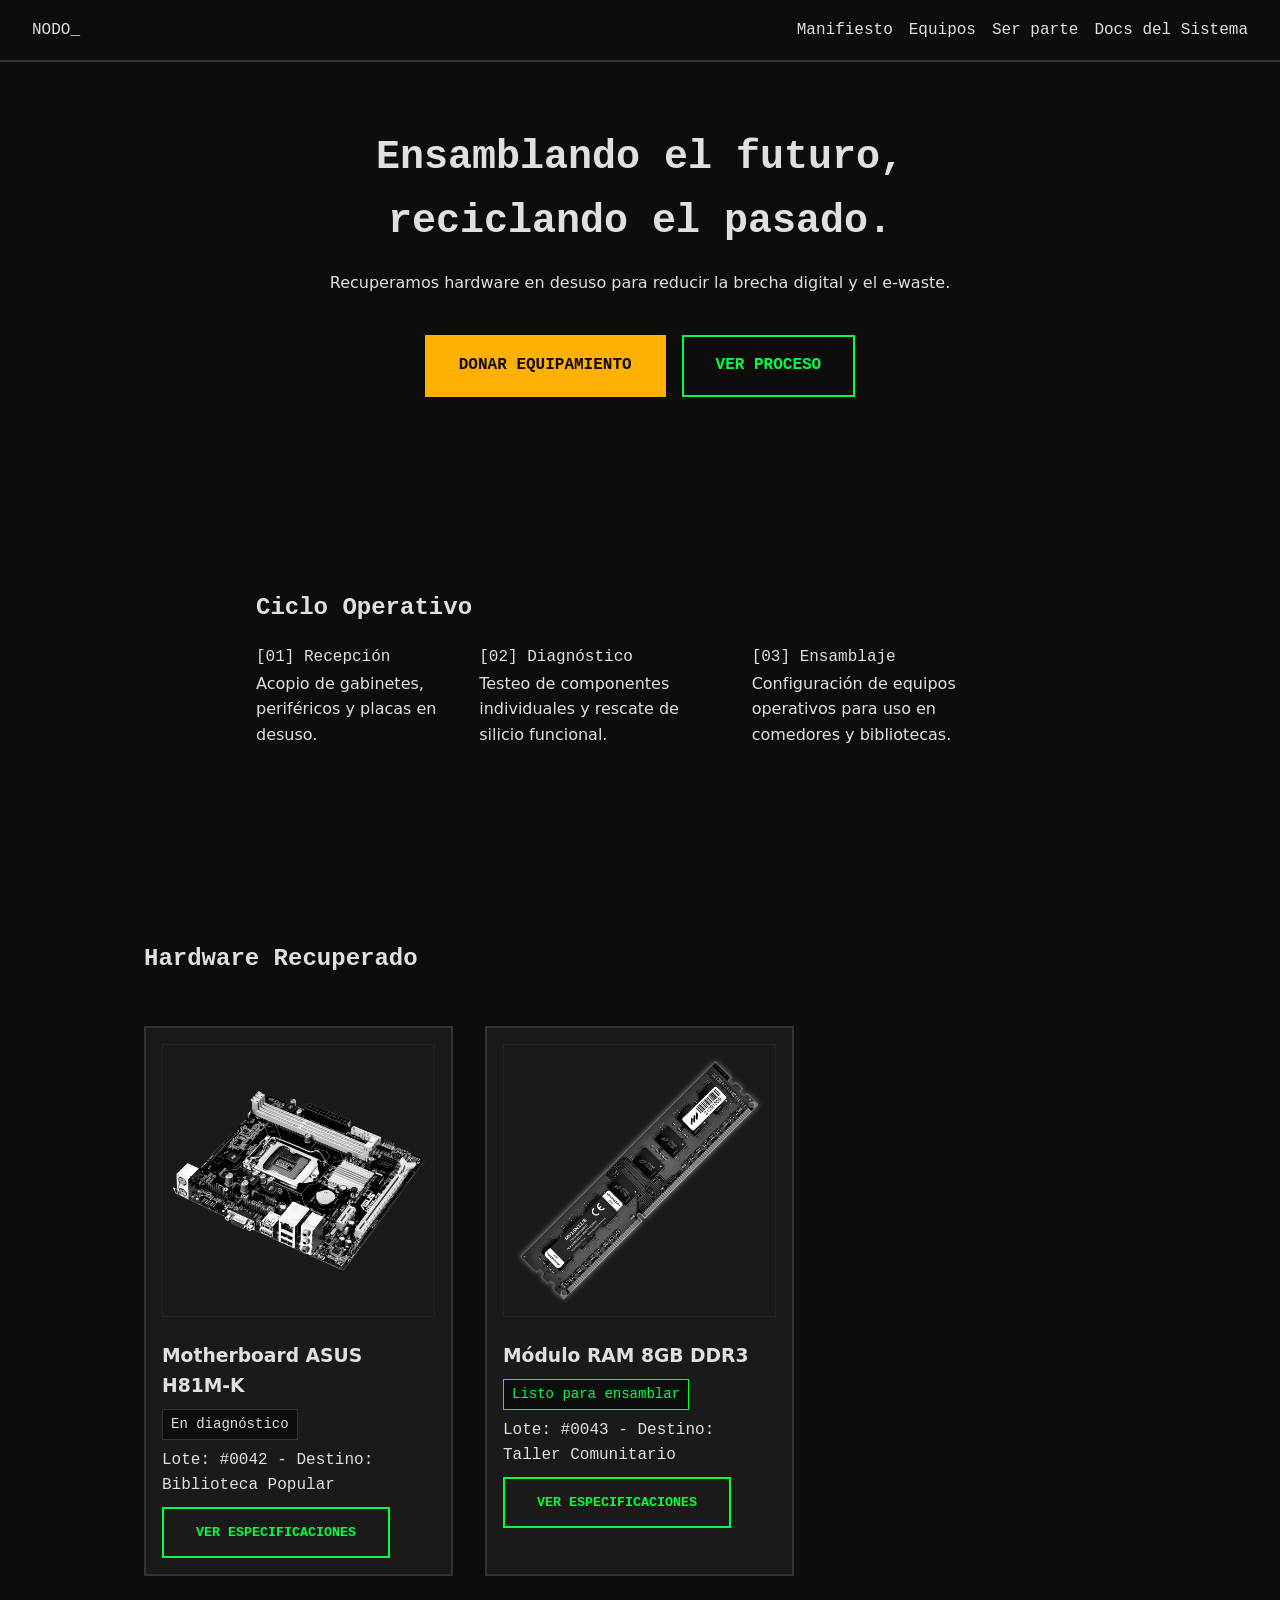
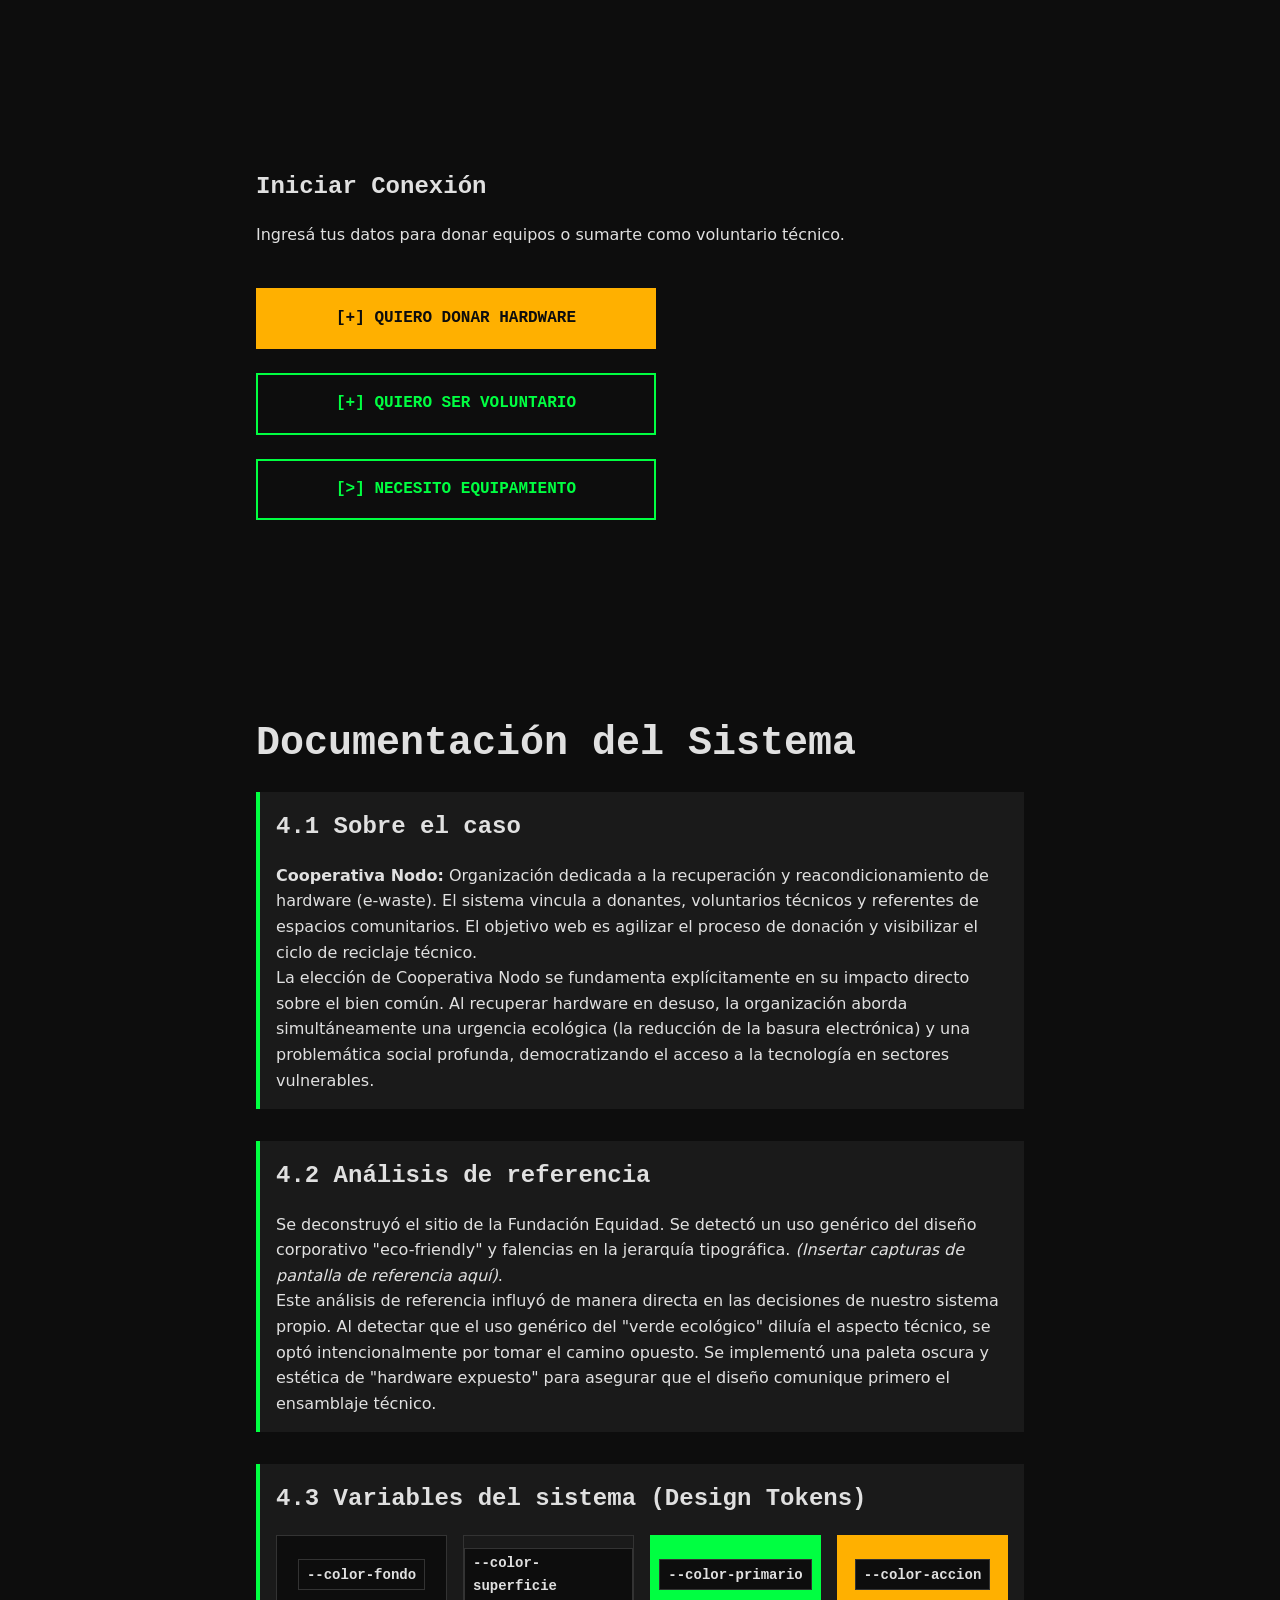
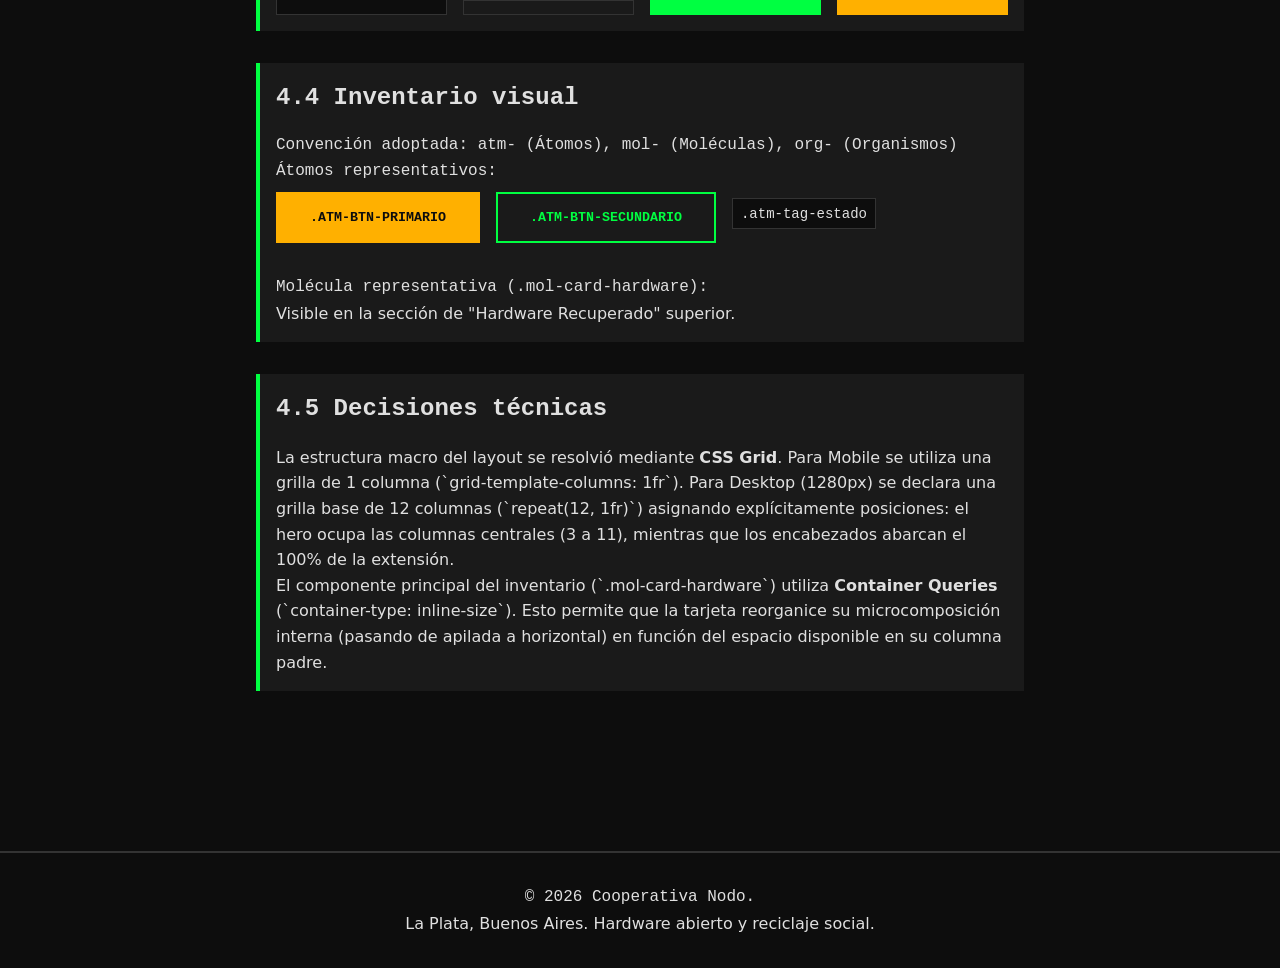
==== commit 34bc2b7c: "Add files via upload" ====
--- a/index.html
+++ b/index.html
@@ -77,7 +77,7 @@
                 <div class="card-visual">
                     <img src="Imgs/RAM.png"Módulo de memoria RAM class="img-tecnica">
                 </div>
-                <div class="card-datos">j
+                <div class="card-datos">
                     <h3 class="titulo-base">Módulo RAM 8GB DDR3</h3>
                     <span class="atm-tag-estado tag-listo">Listo para ensamblar</span>
                     <p class="atm-txt-codigo">Lote: #0043 - Destino: Taller Comunitario</p>
